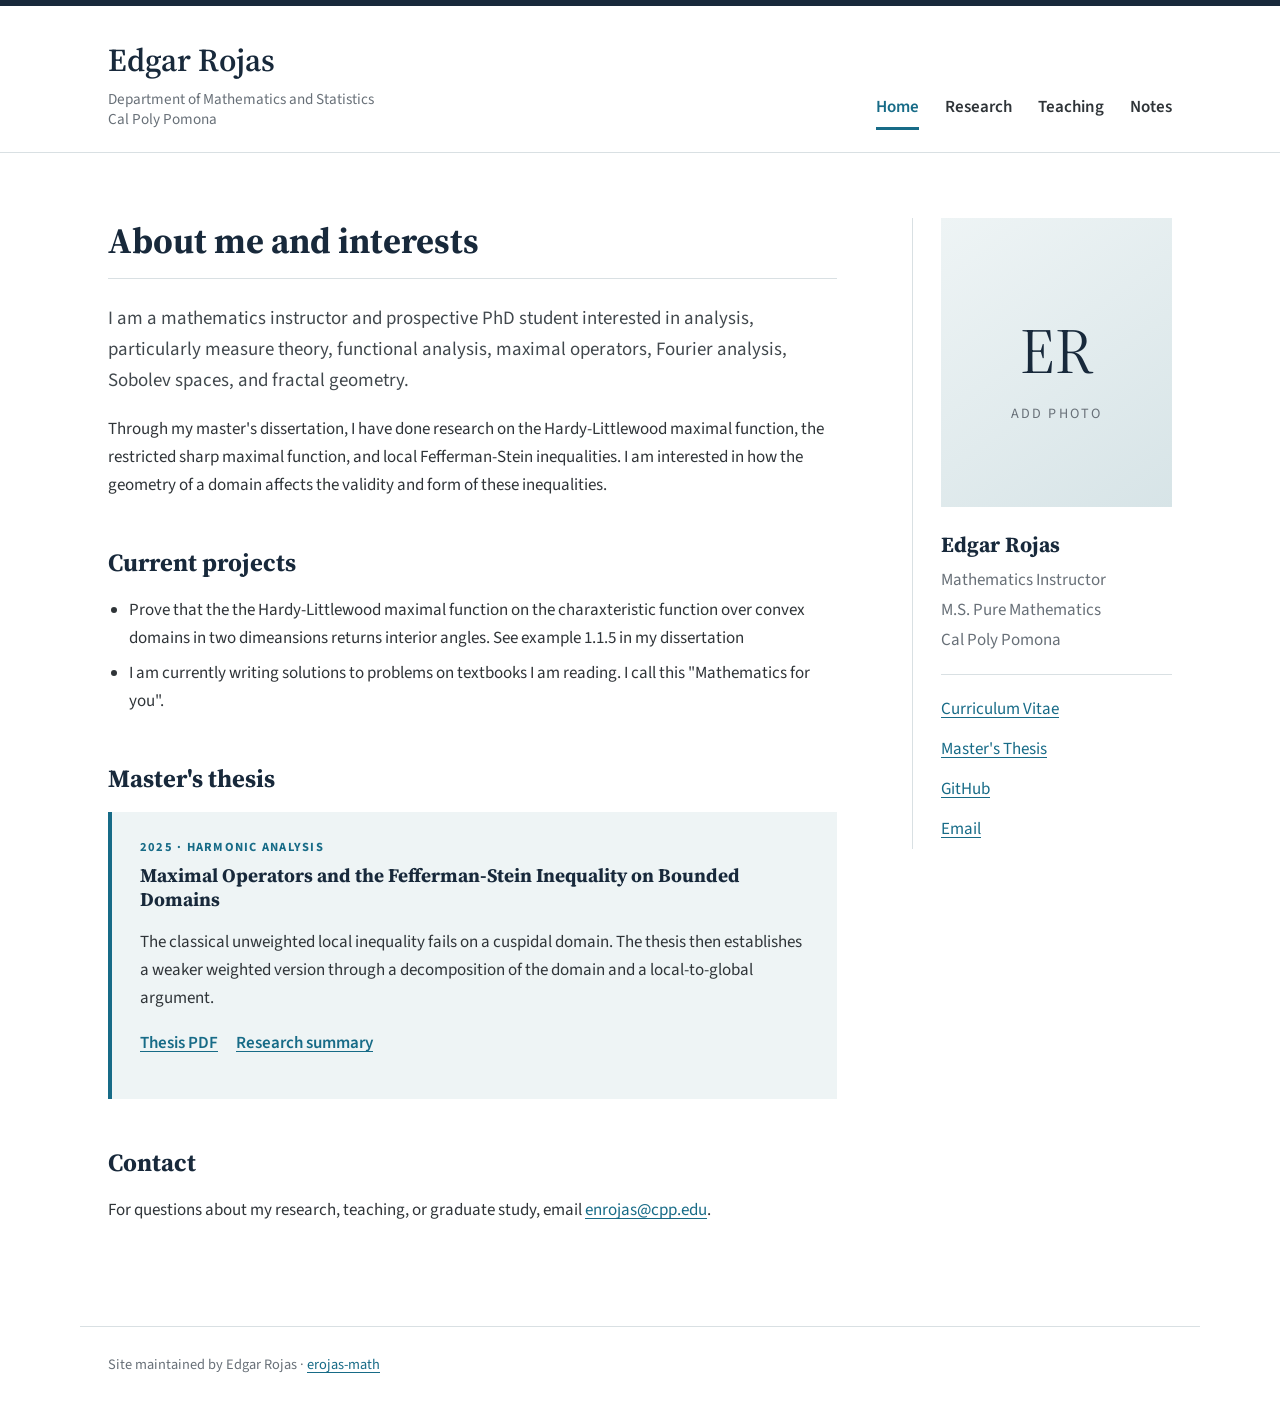
==== index.html @ cf574397 "Update index.html" ====
<!doctype html><html lang="en"><head><meta charset="utf-8"><meta name="viewport" 
content="width=device-width,initial-scale=1"><meta name="description" content="Edgar Rojas - mathematics instructor and researcher in harmonic analysis."><title>Edgar Rojas | Mathematics</title><link rel="preconnect" href="https://fonts.googleapis.com"><link rel="preconnect" href="https://fonts.gstatic.com" crossorigin><link href="https://fonts.googleapis.com/css2?family=Source+Sans+3:wght@400;600;700&family=Source+Serif+4:opsz,wght@8..60,600&display=swap" rel="stylesheet"><link rel="stylesheet" href="styles.css"></head><body>
<header class="masthead"><div class="masthead-inner"><div><a class="name" href="index.html">Edgar Rojas</a><p>Department of Mathematics and Statistics<br>Cal Poly Pomona</p></div><nav><a class="active" href="index.html">Home</a><a href="research.html">Research</a><a href="teaching.html">Teaching</a><a href="notes.html">Notes</a></nav></div></header>
<div class="page-shell"><main><h1>About me and interests</h1><p class="lead">I am a mathematics instructor and prospective PhD student interested in analysis, particularly measure theory, functional analysis, maximal operators, Fourier analysis, Sobolev spaces, and fractal geometry.</p><p>Through my master's dissertation, I have done research on the Hardy-Littlewood maximal function, the restricted sharp maximal function, and local Fefferman-Stein inequalities. I am interested in how the geometry of a domain affects the validity and form of these inequalities.</p><h2>Current projects</h2><ul class="arrow-list"><li>Prove that the the Hardy-Littlewood maximal function on the charaxteristic function over convex domains in two dimeansions returns interior angles. See example 1.1.5 in my dissertation</li><li>I am currently writing solutions to problems on textbooks I am reading. I call this "Mathematics for you".</li></ul><h2>Master's thesis</h2><article class="featured-work"><p class="kicker">2025 · Harmonic analysis</p><h3>Maximal Operators and the Fefferman-Stein Inequality on Bounded Domains</h3><p>The classical unweighted local inequality fails on a cuspidal domain. The thesis then establishes a weaker weighted version through a decomposition of the domain and a local-to-global argument.</p><p class="links"><a href="assets/EdgarRojas_Thesis2025.pdf">Thesis PDF</a><a href="research.html">Research summary</a></p></article><h2>Contact</h2><p>For questions about my research, teaching, or graduate study, email <a href="mailto:enrojas@cpp.edu">enrojas@cpp.edu</a>.</p></main>
  
<aside class="profile-card"><div class="portrait-placeholder" aria-label="Portrait placeholder"><span>ER</span><small>ADD PHOTO</small></div><h2>Edgar Rojas</h2><p>Mathematics Instructor</p><p>M.S. Pure Mathematics</p><p>Cal Poly Pomona</p><div class="profile-links"><a href="assets/Edgar_Rojas_CV.pdf">Curriculum Vitae</a><a href="assets/EdgarRojas_Thesis2025.pdf">Master's Thesis</a><a href="https://github.com/erojas-math">GitHub</a><a href="mailto:enrojas@cpp.edu">Email</a></div></aside></div><footer>Site maintained by Edgar Rojas · <a href="https://github.com/erojas-math">erojas-math</a></footer></body></html>
---- styles.css ----
:root{--navy:#18293b;--blue:#176b87;--pale:#eef4f5;--ink:#2f3438;--muted:#687078;--line:#d9e0e3;--paper:#fff;--sans:"Source Sans 3",Arial,sans-serif;--serif:"Source Serif 4",Georgia,serif}*{box-sizing:border-box}html{scroll-behavior:smooth}body{margin:0;color:var(--ink);font-family:var(--sans);font-size:17px;line-height:1.65;background:var(--paper)}a{color:var(--blue);text-underline-offset:3px}.masthead{border-top:6px solid var(--navy);border-bottom:1px solid var(--line);background:#fff}.masthead-inner{max-width:1120px;margin:auto;padding:28px 28px 22px;display:flex;align-items:flex-end;justify-content:space-between;gap:30px}.name{font-family:var(--serif);font-size:2rem;font-weight:600;color:var(--navy);text-decoration:none}.masthead p{margin:2px 0 0;color:var(--muted);line-height:1.35;font-size:.95rem}.masthead nav{display:flex;gap:26px}.masthead nav a{color:var(--ink);font-weight:600;text-decoration:none;border-bottom:3px solid transparent;padding-bottom:6px}.masthead nav a:hover,.masthead nav a.active{color:var(--blue);border-color:var(--blue)}.page-shell{max-width:1120px;margin:0 auto;padding:65px 28px 85px;display:grid;grid-template-columns:minmax(0,1fr) 260px;gap:75px}main{min-width:0}h1,h2,h3{font-family:var(--serif);color:var(--navy);line-height:1.25}h1{font-size:2.25rem;margin:0 0 24px;padding-bottom:15px;border-bottom:1px solid var(--line)}h2{font-size:1.55rem;margin:48px 0 18px}h3{font-size:1.2rem;margin:5px 0 10px}.lead{font-size:1.18rem;color:#41484d}.profile-card{border-left:1px solid var(--line);padding-left:28px;align-self:start}.portrait-placeholder{aspect-ratio:4/5;background:linear-gradient(145deg,var(--pale),#d7e4e7);display:flex;flex-direction:column;justify-content:center;align-items:center;margin-bottom:24px;color:var(--navy)}.portrait-placeholder span{font-family:var(--serif);font-size:4rem}.portrait-placeholder small{letter-spacing:.15em;color:var(--muted)}.profile-card h2{font-size:1.35rem;margin:0 0 8px}.profile-card p{margin:2px 0;color:var(--muted)}.profile-links{border-top:1px solid var(--line);margin-top:20px;padding-top:14px;display:flex;flex-direction:column}.profile-links a{padding:6px 0}.profile-card.compact{background:var(--pale);border:0;padding:24px}.arrow-list{padding-left:1.3rem}.arrow-list li{margin:7px 0}.featured-work,.publication{border-left:4px solid var(--blue);background:var(--pale);padding:25px 28px}.kicker{color:var(--blue);font-size:.78rem;font-weight:700;letter-spacing:.1em;text-transform:uppercase;margin:0}.links{display:flex;gap:18px;font-weight:600}.course-list article{display:grid;grid-template-columns:130px 1fr;column-gap:25px;border-top:1px solid var(--line);padding:18px 0}.course-list article:last-child{border-bottom:1px solid var(--line)}.course-list span{grid-row:1/3;color:var(--muted)}.course-list h3,.course-list p{margin:0}.note-grid article{border-top:3px solid var(--blue);background:var(--pale);padding:24px;margin-bottom:18px}.notice{font-size:.9rem;color:var(--muted)}footer{border-top:1px solid var(--line);max-width:1120px;margin:auto;padding:26px 28px 45px;color:var(--muted);font-size:.9rem}@media(max-width:760px){.masthead-inner{align-items:flex-start;flex-direction:column}.masthead nav{gap:15px;flex-wrap:wrap}.page-shell{grid-template-columns:1fr;padding-top:40px;gap:45px}.profile-card{border-left:0;border-top:1px solid var(--line);padding:28px 0 0}.portrait-placeholder{max-width:280px}.course-list article{grid-template-columns:1fr}.course-list span{grid-row:auto}}
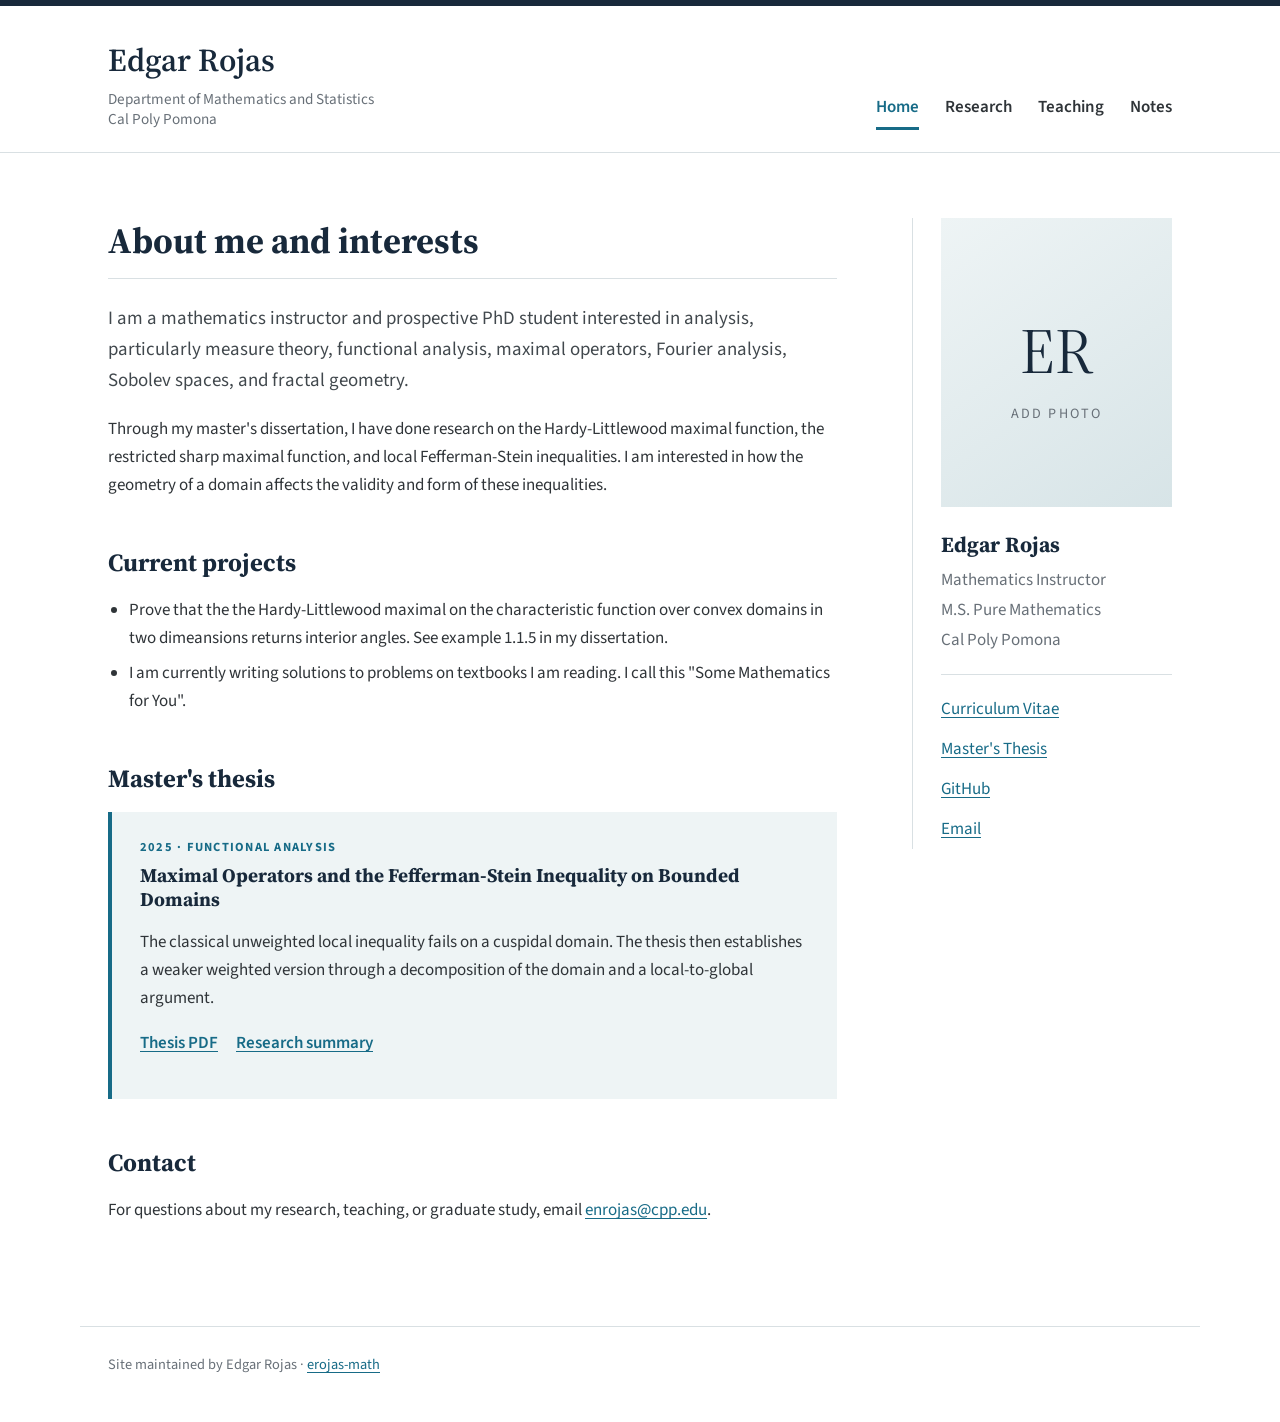
==== commit 8f94e3f5: "Update index.html" ====
--- a/index.html
+++ b/index.html
@@ -1,6 +1,6 @@
 <!doctype html><html lang="en"><head><meta charset="utf-8"><meta name="viewport" 
 content="width=device-width,initial-scale=1"><meta name="description" content="Edgar Rojas - mathematics instructor and researcher in harmonic analysis."><title>Edgar Rojas | Mathematics</title><link rel="preconnect" href="https://fonts.googleapis.com"><link rel="preconnect" href="https://fonts.gstatic.com" crossorigin><link href="https://fonts.googleapis.com/css2?family=Source+Sans+3:wght@400;600;700&family=Source+Serif+4:opsz,wght@8..60,600&display=swap" rel="stylesheet"><link rel="stylesheet" href="styles.css"></head><body>
 <header class="masthead"><div class="masthead-inner"><div><a class="name" href="index.html">Edgar Rojas</a><p>Department of Mathematics and Statistics<br>Cal Poly Pomona</p></div><nav><a class="active" href="index.html">Home</a><a href="research.html">Research</a><a href="teaching.html">Teaching</a><a href="notes.html">Notes</a></nav></div></header>
-<div class="page-shell"><main><h1>About me and interests</h1><p class="lead">I am a mathematics instructor and prospective PhD student interested in analysis, particularly measure theory, functional analysis, maximal operators, Fourier analysis, Sobolev spaces, and fractal geometry.</p><p>Through my master's dissertation, I have done research on the Hardy-Littlewood maximal function, the restricted sharp maximal function, and local Fefferman-Stein inequalities. I am interested in how the geometry of a domain affects the validity and form of these inequalities.</p><h2>Current projects</h2><ul class="arrow-list"><li>Prove that the the Hardy-Littlewood maximal function on the charaxteristic function over convex domains in two dimeansions returns interior angles. See example 1.1.5 in my dissertation</li><li>I am currently writing solutions to problems on textbooks I am reading. I call this "Mathematics for you".</li></ul><h2>Master's thesis</h2><article class="featured-work"><p class="kicker">2025 · Harmonic analysis</p><h3>Maximal Operators and the Fefferman-Stein Inequality on Bounded Domains</h3><p>The classical unweighted local inequality fails on a cuspidal domain. The thesis then establishes a weaker weighted version through a decomposition of the domain and a local-to-global argument.</p><p class="links"><a href="assets/EdgarRojas_Thesis2025.pdf">Thesis PDF</a><a href="research.html">Research summary</a></p></article><h2>Contact</h2><p>For questions about my research, teaching, or graduate study, email <a href="mailto:enrojas@cpp.edu">enrojas@cpp.edu</a>.</p></main>
+<div class="page-shell"><main><h1>About me and interests</h1><p class="lead">I am a mathematics instructor and prospective PhD student interested in analysis, particularly measure theory, functional analysis, maximal operators, Fourier analysis, Sobolev spaces, and fractal geometry.</p><p>Through my master's dissertation, I have done research on the Hardy-Littlewood maximal function, the restricted sharp maximal function, and local Fefferman-Stein inequalities. I am interested in how the geometry of a domain affects the validity and form of these inequalities.</p><h2>Current projects</h2><ul class="arrow-list"><li>Prove that the the Hardy-Littlewood maximal on the characteristic function over convex domains in two dimeansions returns interior angles. See example 1.1.5 in my dissertation.</li><li>I am currently writing solutions to problems on textbooks I am reading. I call this "Some Mathematics for You".</li></ul><h2>Master's thesis</h2><article class="featured-work"><p class="kicker">2025 · Functional analysis</p><h3>Maximal Operators and the Fefferman-Stein Inequality on Bounded Domains</h3><p>The classical unweighted local inequality fails on a cuspidal domain. The thesis then establishes a weaker weighted version through a decomposition of the domain and a local-to-global argument.</p><p class="links"><a href="assets/EdgarRojas_Thesis2025.pdf">Thesis PDF</a><a href="research.html">Research summary</a></p></article><h2>Contact</h2><p>For questions about my research, teaching, or graduate study, email <a href="mailto:enrojas@cpp.edu">enrojas@cpp.edu</a>.</p></main>
   
 <aside class="profile-card"><div class="portrait-placeholder" aria-label="Portrait placeholder"><span>ER</span><small>ADD PHOTO</small></div><h2>Edgar Rojas</h2><p>Mathematics Instructor</p><p>M.S. Pure Mathematics</p><p>Cal Poly Pomona</p><div class="profile-links"><a href="assets/Edgar_Rojas_CV.pdf">Curriculum Vitae</a><a href="assets/EdgarRojas_Thesis2025.pdf">Master's Thesis</a><a href="https://github.com/erojas-math">GitHub</a><a href="mailto:enrojas@cpp.edu">Email</a></div></aside></div><footer>Site maintained by Edgar Rojas · <a href="https://github.com/erojas-math">erojas-math</a></footer></body></html>
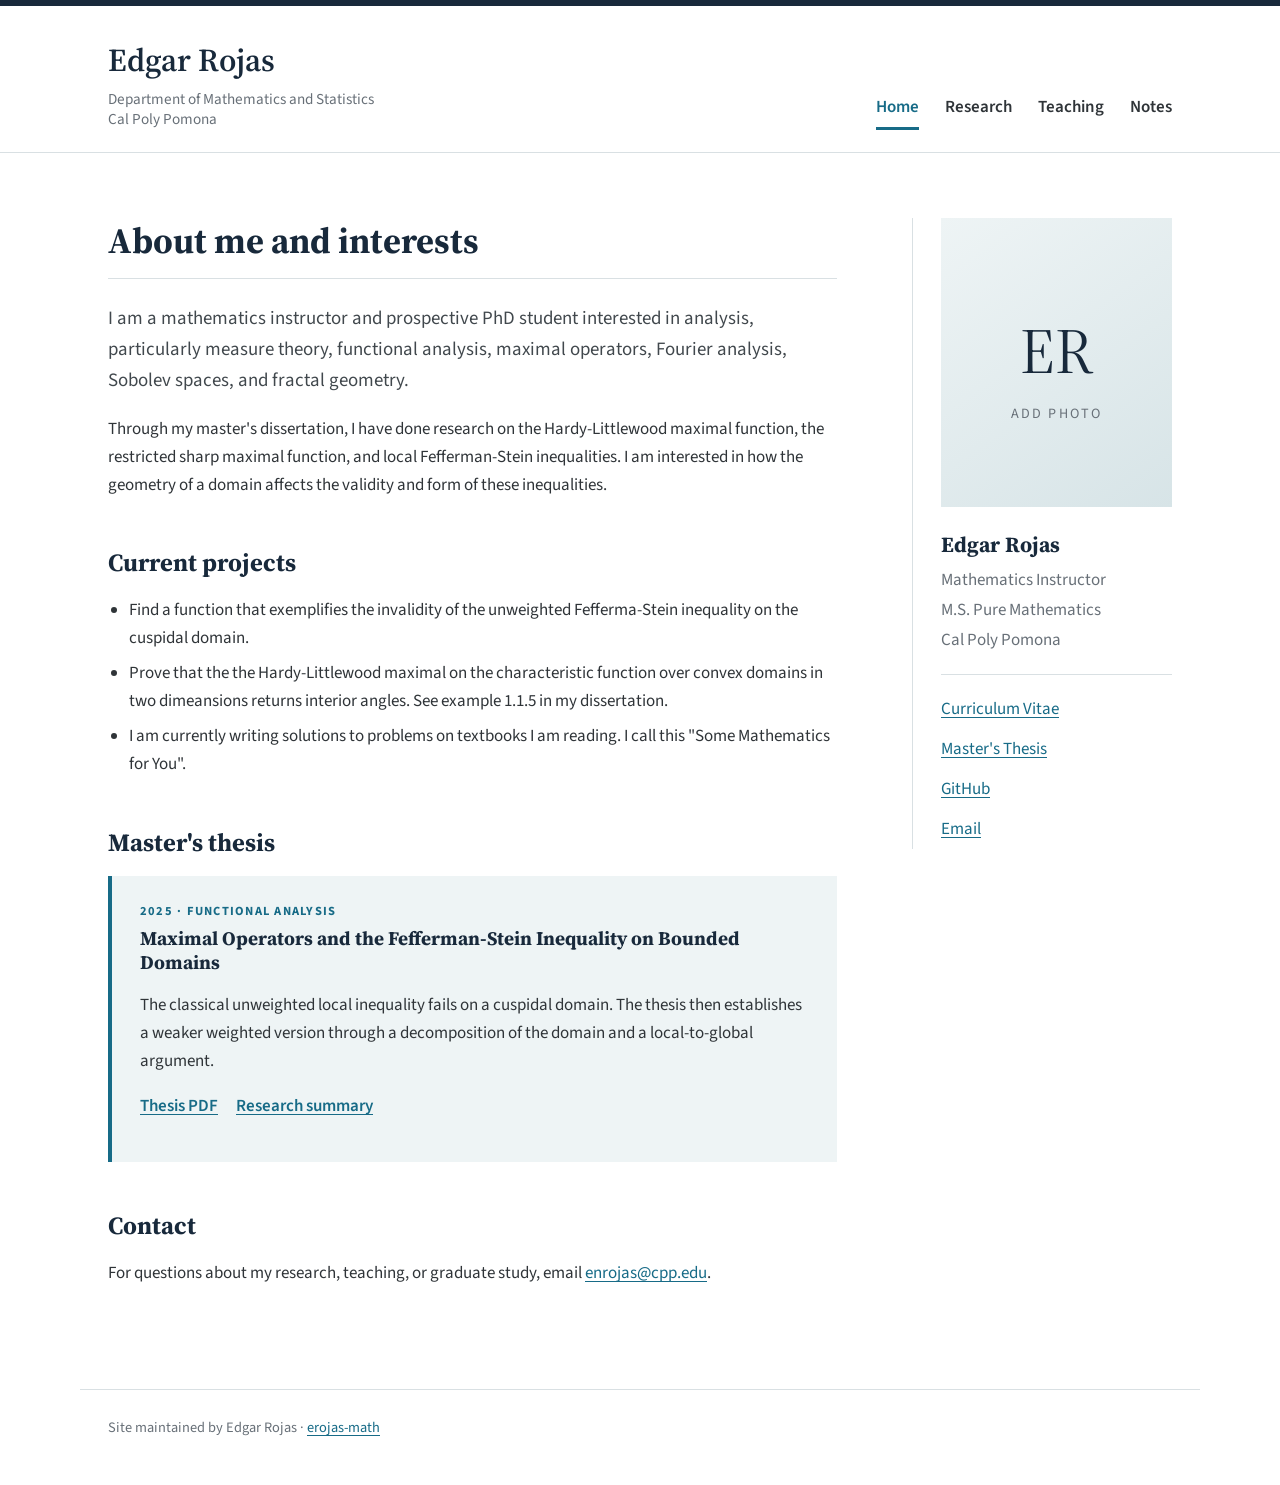
==== commit 4c0dfd99: "Update index.html" ====
--- a/index.html
+++ b/index.html
@@ -1,6 +1,8 @@
 <!doctype html><html lang="en"><head><meta charset="utf-8"><meta name="viewport" 
 content="width=device-width,initial-scale=1"><meta name="description" content="Edgar Rojas - mathematics instructor and researcher in harmonic analysis."><title>Edgar Rojas | Mathematics</title><link rel="preconnect" href="https://fonts.googleapis.com"><link rel="preconnect" href="https://fonts.gstatic.com" crossorigin><link href="https://fonts.googleapis.com/css2?family=Source+Sans+3:wght@400;600;700&family=Source+Serif+4:opsz,wght@8..60,600&display=swap" rel="stylesheet"><link rel="stylesheet" href="styles.css"></head><body>
 <header class="masthead"><div class="masthead-inner"><div><a class="name" href="index.html">Edgar Rojas</a><p>Department of Mathematics and Statistics<br>Cal Poly Pomona</p></div><nav><a class="active" href="index.html">Home</a><a href="research.html">Research</a><a href="teaching.html">Teaching</a><a href="notes.html">Notes</a></nav></div></header>
-<div class="page-shell"><main><h1>About me and interests</h1><p class="lead">I am a mathematics instructor and prospective PhD student interested in analysis, particularly measure theory, functional analysis, maximal operators, Fourier analysis, Sobolev spaces, and fractal geometry.</p><p>Through my master's dissertation, I have done research on the Hardy-Littlewood maximal function, the restricted sharp maximal function, and local Fefferman-Stein inequalities. I am interested in how the geometry of a domain affects the validity and form of these inequalities.</p><h2>Current projects</h2><ul class="arrow-list"><li>Prove that the the Hardy-Littlewood maximal on the characteristic function over convex domains in two dimeansions returns interior angles. See example 1.1.5 in my dissertation.</li><li>I am currently writing solutions to problems on textbooks I am reading. I call this "Some Mathematics for You".</li></ul><h2>Master's thesis</h2><article class="featured-work"><p class="kicker">2025 · Functional analysis</p><h3>Maximal Operators and the Fefferman-Stein Inequality on Bounded Domains</h3><p>The classical unweighted local inequality fails on a cuspidal domain. The thesis then establishes a weaker weighted version through a decomposition of the domain and a local-to-global argument.</p><p class="links"><a href="assets/EdgarRojas_Thesis2025.pdf">Thesis PDF</a><a href="research.html">Research summary</a></p></article><h2>Contact</h2><p>For questions about my research, teaching, or graduate study, email <a href="mailto:enrojas@cpp.edu">enrojas@cpp.edu</a>.</p></main>
+<div class="page-shell"><main><h1>About me and interests</h1><p class="lead">I am a mathematics instructor and prospective PhD student interested in analysis, particularly measure theory, functional analysis, maximal operators, Fourier analysis, Sobolev spaces, and fractal geometry.</p><p>Through my master's dissertation, I have done research on the Hardy-Littlewood maximal function, the restricted sharp maximal function, and local Fefferman-Stein inequalities. I am interested in how the geometry of a domain affects the validity and form of these inequalities.</p><h2>Current projects</h2><ul class="arrow-list">
+  <li>Find a function that exemplifies the invalidity of the unweighted Fefferma-Stein inequality on the cuspidal domain. </li>
+  <li>Prove that the the Hardy-Littlewood maximal on the characteristic function over convex domains in two dimeansions returns interior angles. See example 1.1.5 in my dissertation.</li><li>I am currently writing solutions to problems on textbooks I am reading. I call this "Some Mathematics for You".</li></ul><h2>Master's thesis</h2><article class="featured-work"><p class="kicker">2025 · Functional analysis</p><h3>Maximal Operators and the Fefferman-Stein Inequality on Bounded Domains</h3><p>The classical unweighted local inequality fails on a cuspidal domain. The thesis then establishes a weaker weighted version through a decomposition of the domain and a local-to-global argument.</p><p class="links"><a href="assets/EdgarRojas_Thesis2025.pdf">Thesis PDF</a><a href="research.html">Research summary</a></p></article><h2>Contact</h2><p>For questions about my research, teaching, or graduate study, email <a href="mailto:enrojas@cpp.edu">enrojas@cpp.edu</a>.</p></main>
   
 <aside class="profile-card"><div class="portrait-placeholder" aria-label="Portrait placeholder"><span>ER</span><small>ADD PHOTO</small></div><h2>Edgar Rojas</h2><p>Mathematics Instructor</p><p>M.S. Pure Mathematics</p><p>Cal Poly Pomona</p><div class="profile-links"><a href="assets/Edgar_Rojas_CV.pdf">Curriculum Vitae</a><a href="assets/EdgarRojas_Thesis2025.pdf">Master's Thesis</a><a href="https://github.com/erojas-math">GitHub</a><a href="mailto:enrojas@cpp.edu">Email</a></div></aside></div><footer>Site maintained by Edgar Rojas · <a href="https://github.com/erojas-math">erojas-math</a></footer></body></html>
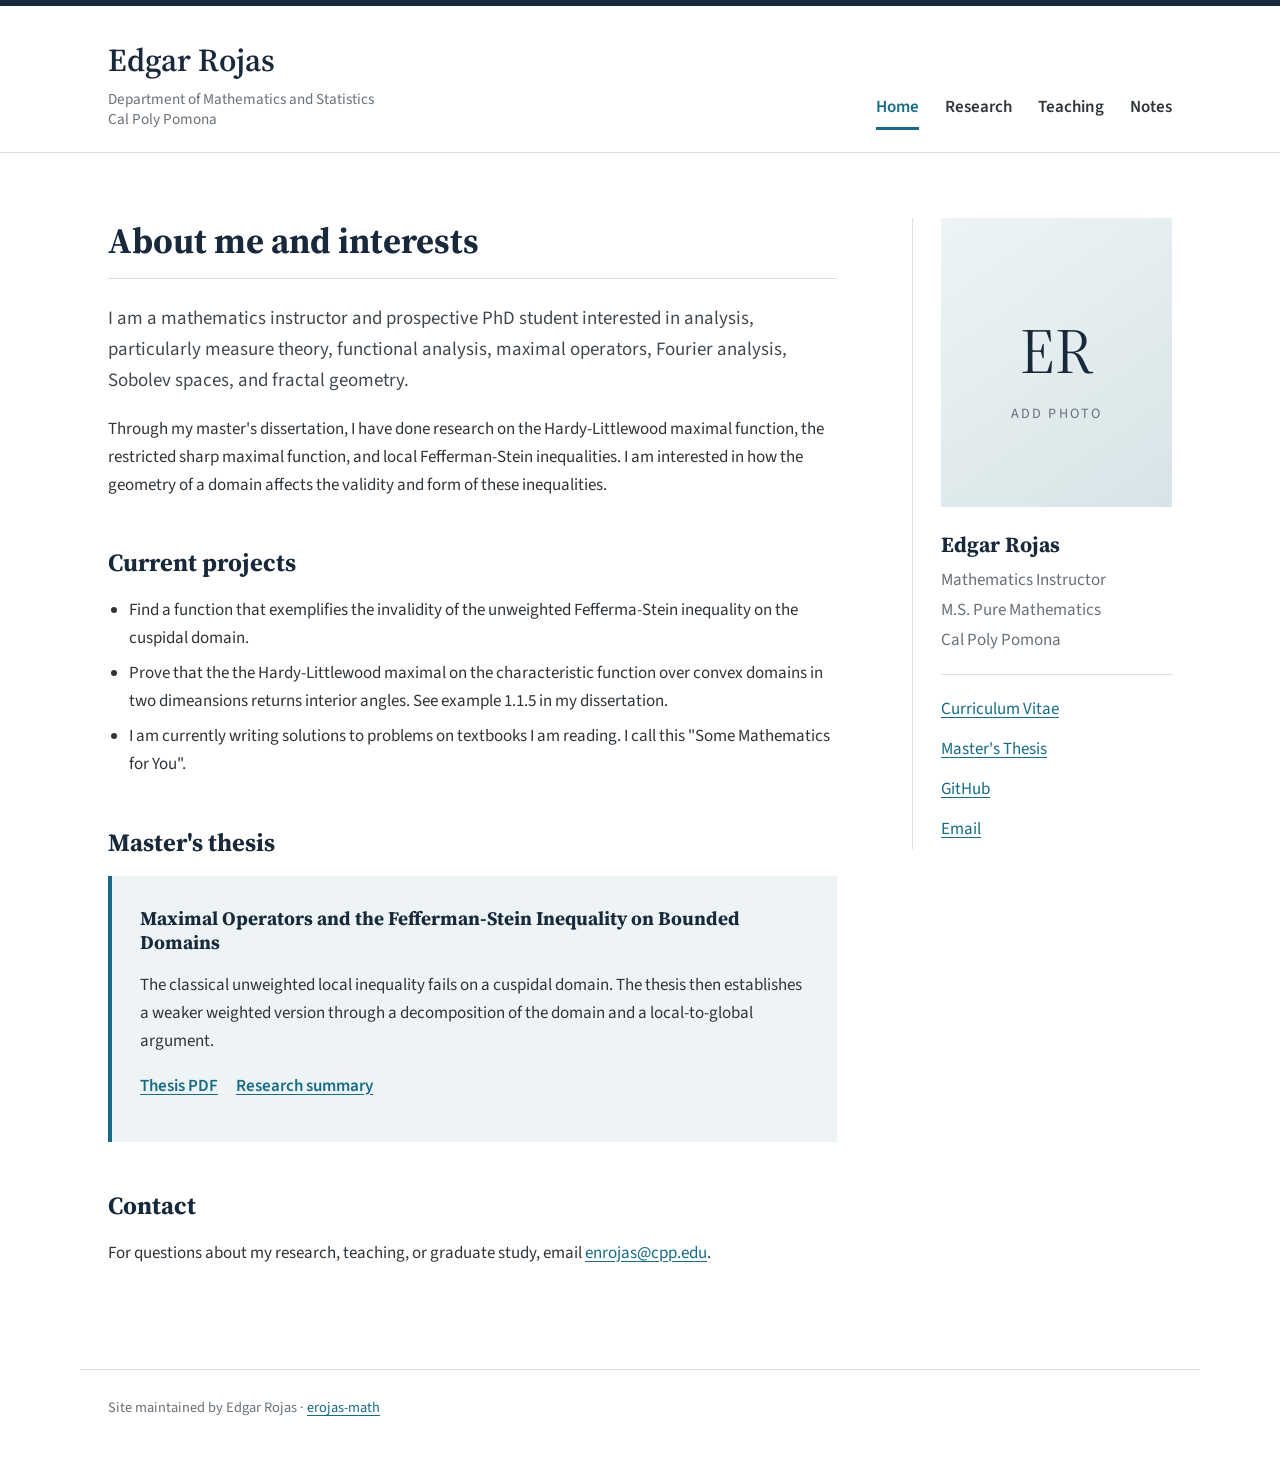
==== commit e17094e5: "Update index.html" ====
--- a/index.html
+++ b/index.html
@@ -3,6 +3,8 @@
 <header class="masthead"><div class="masthead-inner"><div><a class="name" href="index.html">Edgar Rojas</a><p>Department of Mathematics and Statistics<br>Cal Poly Pomona</p></div><nav><a class="active" href="index.html">Home</a><a href="research.html">Research</a><a href="teaching.html">Teaching</a><a href="notes.html">Notes</a></nav></div></header>
 <div class="page-shell"><main><h1>About me and interests</h1><p class="lead">I am a mathematics instructor and prospective PhD student interested in analysis, particularly measure theory, functional analysis, maximal operators, Fourier analysis, Sobolev spaces, and fractal geometry.</p><p>Through my master's dissertation, I have done research on the Hardy-Littlewood maximal function, the restricted sharp maximal function, and local Fefferman-Stein inequalities. I am interested in how the geometry of a domain affects the validity and form of these inequalities.</p><h2>Current projects</h2><ul class="arrow-list">
   <li>Find a function that exemplifies the invalidity of the unweighted Fefferma-Stein inequality on the cuspidal domain. </li>
-  <li>Prove that the the Hardy-Littlewood maximal on the characteristic function over convex domains in two dimeansions returns interior angles. See example 1.1.5 in my dissertation.</li><li>I am currently writing solutions to problems on textbooks I am reading. I call this "Some Mathematics for You".</li></ul><h2>Master's thesis</h2><article class="featured-work"><p class="kicker">2025 · Functional analysis</p><h3>Maximal Operators and the Fefferman-Stein Inequality on Bounded Domains</h3><p>The classical unweighted local inequality fails on a cuspidal domain. The thesis then establishes a weaker weighted version through a decomposition of the domain and a local-to-global argument.</p><p class="links"><a href="assets/EdgarRojas_Thesis2025.pdf">Thesis PDF</a><a href="research.html">Research summary</a></p></article><h2>Contact</h2><p>For questions about my research, teaching, or graduate study, email <a href="mailto:enrojas@cpp.edu">enrojas@cpp.edu</a>.</p></main>
+  <li>Prove that the the Hardy-Littlewood maximal on the characteristic function over convex domains in two dimeansions returns interior angles. See example 1.1.5 in my dissertation.</li>
+  <li>I am currently writing solutions to problems on textbooks I am reading. I call this "Some Mathematics for You".</li>
+</ul><h2>Master's thesis</h2><article class="featured-work"><p class="kicker"></p><h3>Maximal Operators and the Fefferman-Stein Inequality on Bounded Domains</h3><p>The classical unweighted local inequality fails on a cuspidal domain. The thesis then establishes a weaker weighted version through a decomposition of the domain and a local-to-global argument.</p><p class="links"><a href="assets/EdgarRojas_Thesis2025.pdf">Thesis PDF</a><a href="research.html">Research summary</a></p></article><h2>Contact</h2><p>For questions about my research, teaching, or graduate study, email <a href="mailto:enrojas@cpp.edu">enrojas@cpp.edu</a>.</p></main>
   
 <aside class="profile-card"><div class="portrait-placeholder" aria-label="Portrait placeholder"><span>ER</span><small>ADD PHOTO</small></div><h2>Edgar Rojas</h2><p>Mathematics Instructor</p><p>M.S. Pure Mathematics</p><p>Cal Poly Pomona</p><div class="profile-links"><a href="assets/Edgar_Rojas_CV.pdf">Curriculum Vitae</a><a href="assets/EdgarRojas_Thesis2025.pdf">Master's Thesis</a><a href="https://github.com/erojas-math">GitHub</a><a href="mailto:enrojas@cpp.edu">Email</a></div></aside></div><footer>Site maintained by Edgar Rojas · <a href="https://github.com/erojas-math">erojas-math</a></footer></body></html>
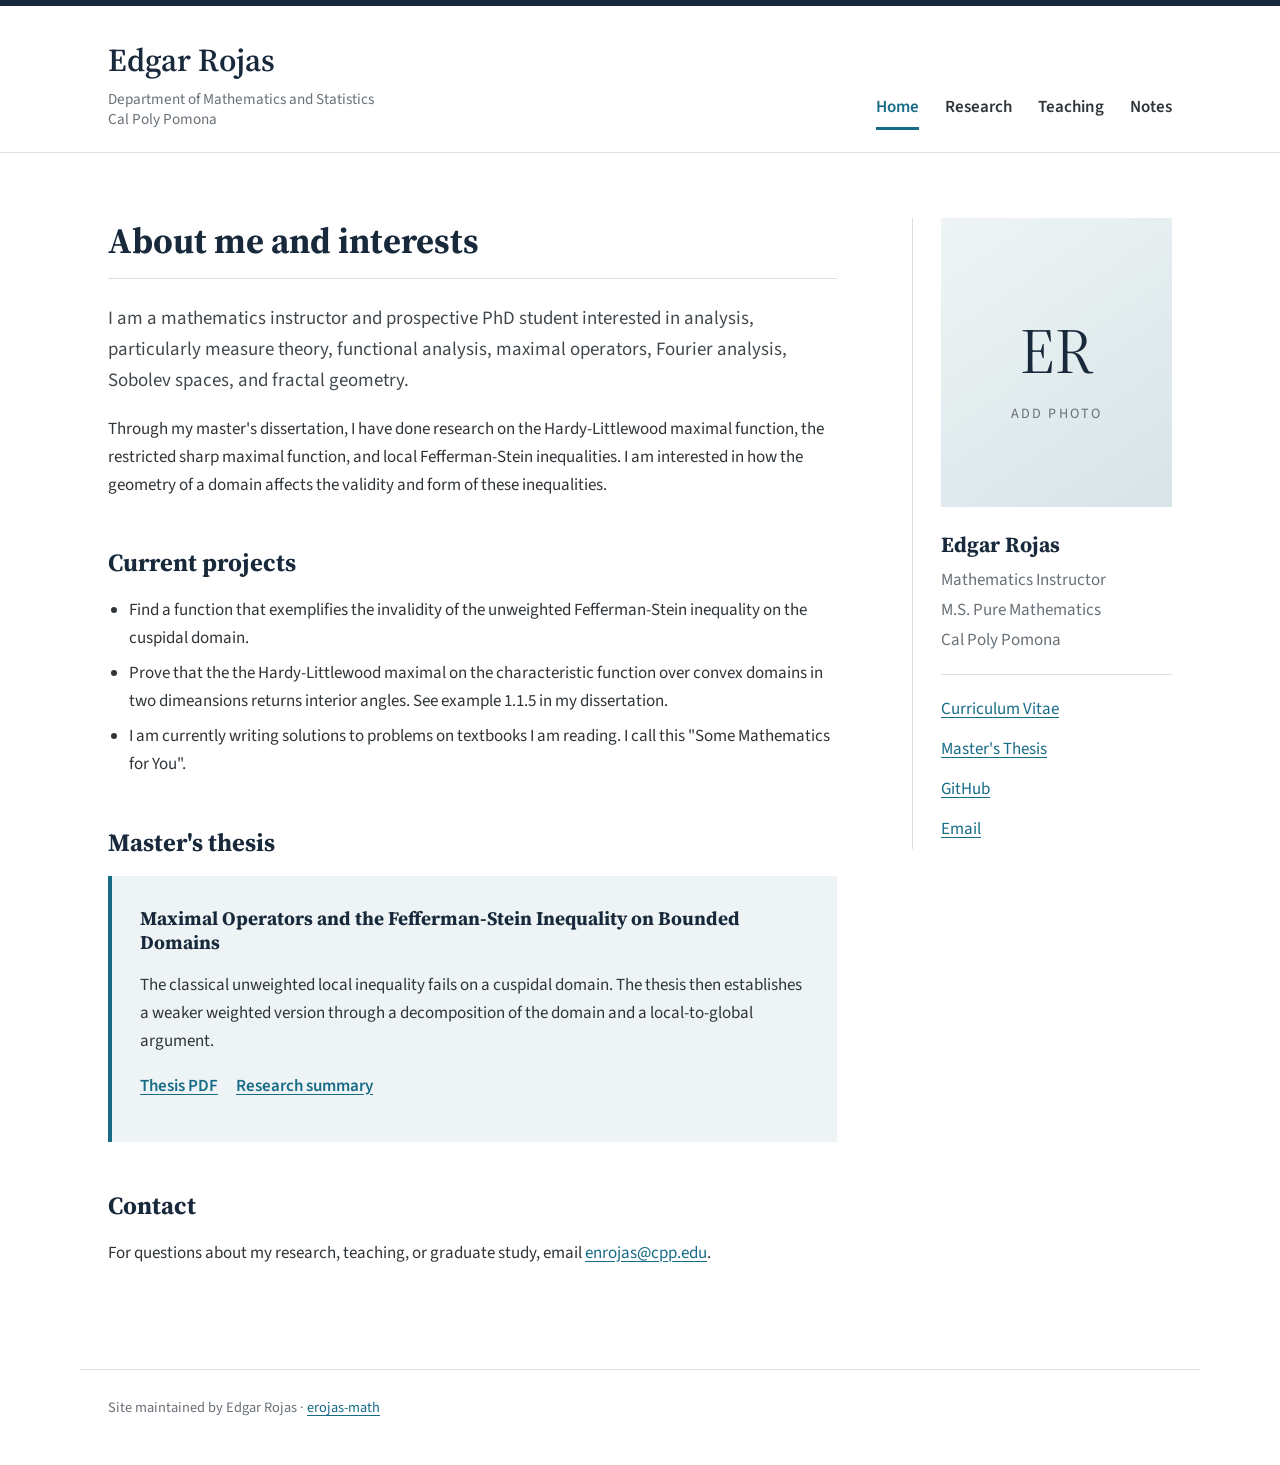
==== commit 924485f7: "Update index.html" ====
--- a/index.html
+++ b/index.html
@@ -2,7 +2,7 @@
 content="width=device-width,initial-scale=1"><meta name="description" content="Edgar Rojas - mathematics instructor and researcher in harmonic analysis."><title>Edgar Rojas | Mathematics</title><link rel="preconnect" href="https://fonts.googleapis.com"><link rel="preconnect" href="https://fonts.gstatic.com" crossorigin><link href="https://fonts.googleapis.com/css2?family=Source+Sans+3:wght@400;600;700&family=Source+Serif+4:opsz,wght@8..60,600&display=swap" rel="stylesheet"><link rel="stylesheet" href="styles.css"></head><body>
 <header class="masthead"><div class="masthead-inner"><div><a class="name" href="index.html">Edgar Rojas</a><p>Department of Mathematics and Statistics<br>Cal Poly Pomona</p></div><nav><a class="active" href="index.html">Home</a><a href="research.html">Research</a><a href="teaching.html">Teaching</a><a href="notes.html">Notes</a></nav></div></header>
 <div class="page-shell"><main><h1>About me and interests</h1><p class="lead">I am a mathematics instructor and prospective PhD student interested in analysis, particularly measure theory, functional analysis, maximal operators, Fourier analysis, Sobolev spaces, and fractal geometry.</p><p>Through my master's dissertation, I have done research on the Hardy-Littlewood maximal function, the restricted sharp maximal function, and local Fefferman-Stein inequalities. I am interested in how the geometry of a domain affects the validity and form of these inequalities.</p><h2>Current projects</h2><ul class="arrow-list">
-  <li>Find a function that exemplifies the invalidity of the unweighted Fefferma-Stein inequality on the cuspidal domain. </li>
+  <li>Find a function that exemplifies the invalidity of the unweighted Fefferman-Stein inequality on the cuspidal domain. </li>
   <li>Prove that the the Hardy-Littlewood maximal on the characteristic function over convex domains in two dimeansions returns interior angles. See example 1.1.5 in my dissertation.</li>
   <li>I am currently writing solutions to problems on textbooks I am reading. I call this "Some Mathematics for You".</li>
 </ul><h2>Master's thesis</h2><article class="featured-work"><p class="kicker"></p><h3>Maximal Operators and the Fefferman-Stein Inequality on Bounded Domains</h3><p>The classical unweighted local inequality fails on a cuspidal domain. The thesis then establishes a weaker weighted version through a decomposition of the domain and a local-to-global argument.</p><p class="links"><a href="assets/EdgarRojas_Thesis2025.pdf">Thesis PDF</a><a href="research.html">Research summary</a></p></article><h2>Contact</h2><p>For questions about my research, teaching, or graduate study, email <a href="mailto:enrojas@cpp.edu">enrojas@cpp.edu</a>.</p></main>
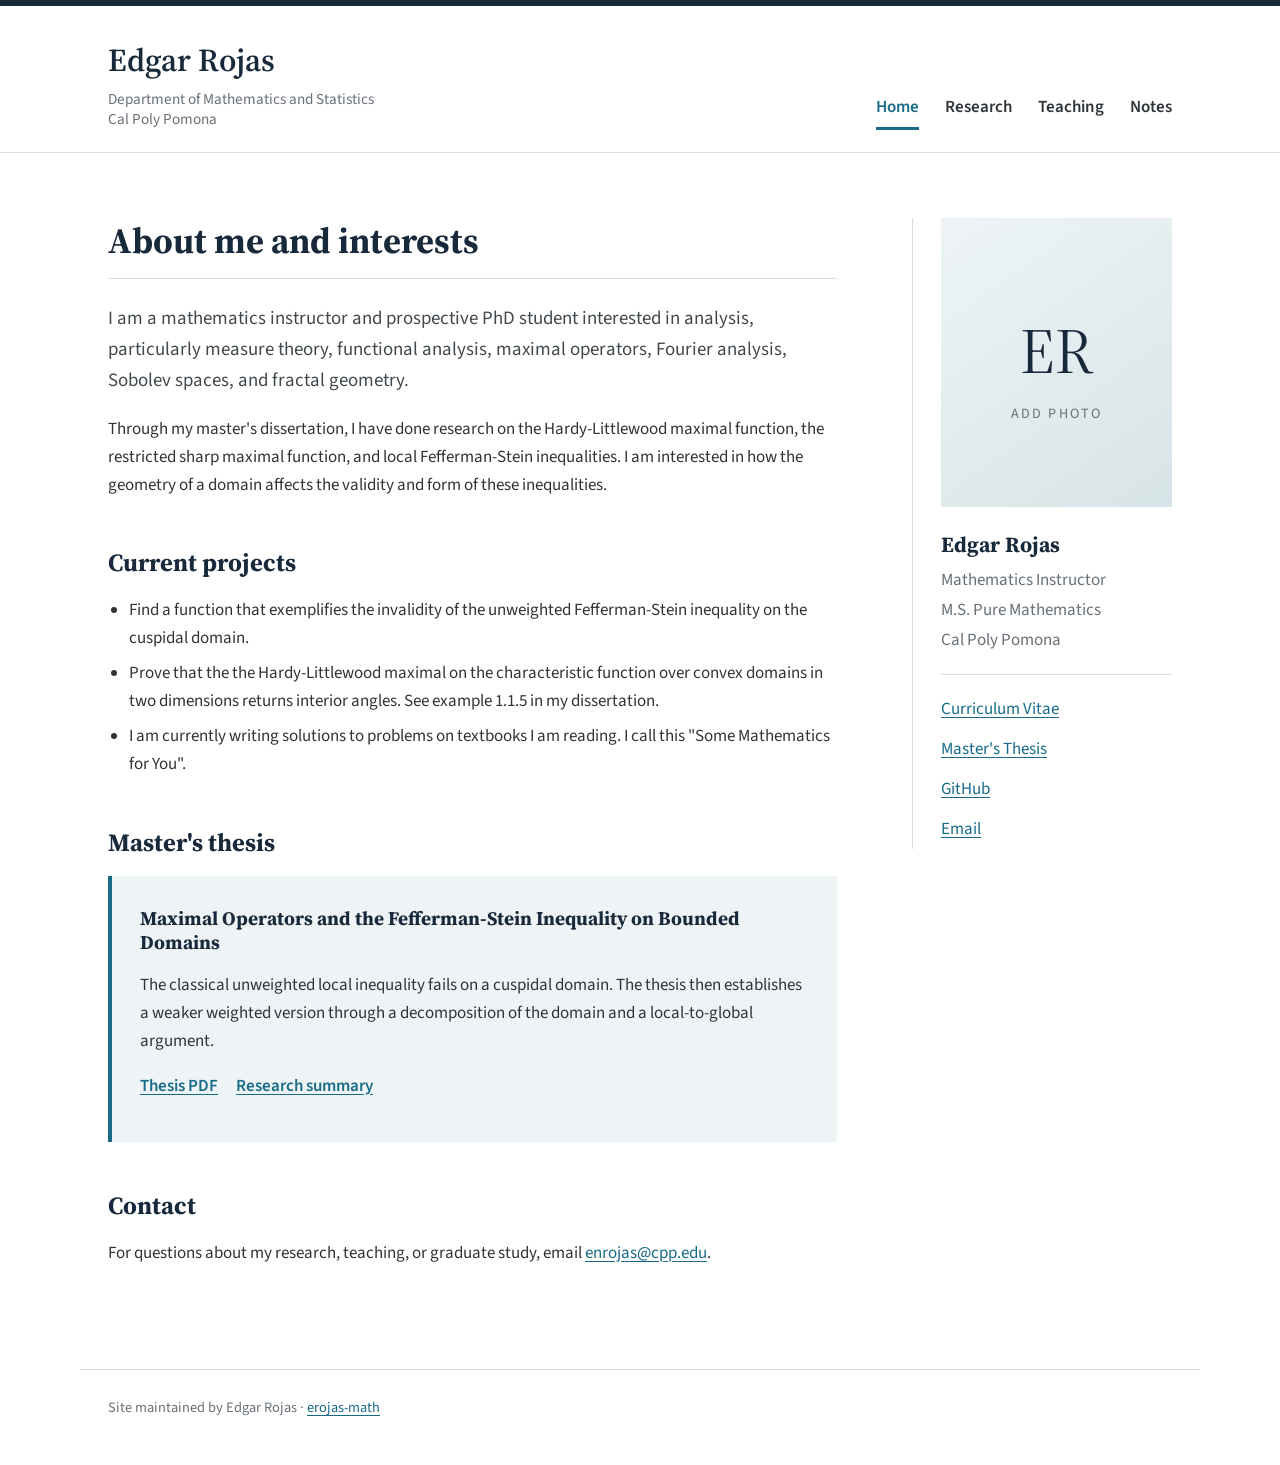
==== commit 4b513d9d: "Update index.html" ====
--- a/index.html
+++ b/index.html
@@ -1,9 +1,12 @@
 <!doctype html><html lang="en"><head><meta charset="utf-8"><meta name="viewport" 
 content="width=device-width,initial-scale=1"><meta name="description" content="Edgar Rojas - mathematics instructor and researcher in harmonic analysis."><title>Edgar Rojas | Mathematics</title><link rel="preconnect" href="https://fonts.googleapis.com"><link rel="preconnect" href="https://fonts.gstatic.com" crossorigin><link href="https://fonts.googleapis.com/css2?family=Source+Sans+3:wght@400;600;700&family=Source+Serif+4:opsz,wght@8..60,600&display=swap" rel="stylesheet"><link rel="stylesheet" href="styles.css"></head><body>
 <header class="masthead"><div class="masthead-inner"><div><a class="name" href="index.html">Edgar Rojas</a><p>Department of Mathematics and Statistics<br>Cal Poly Pomona</p></div><nav><a class="active" href="index.html">Home</a><a href="research.html">Research</a><a href="teaching.html">Teaching</a><a href="notes.html">Notes</a></nav></div></header>
-<div class="page-shell"><main><h1>About me and interests</h1><p class="lead">I am a mathematics instructor and prospective PhD student interested in analysis, particularly measure theory, functional analysis, maximal operators, Fourier analysis, Sobolev spaces, and fractal geometry.</p><p>Through my master's dissertation, I have done research on the Hardy-Littlewood maximal function, the restricted sharp maximal function, and local Fefferman-Stein inequalities. I am interested in how the geometry of a domain affects the validity and form of these inequalities.</p><h2>Current projects</h2><ul class="arrow-list">
+<div class="page-shell"><main>
+  <h1>About me and interests</h1><p class="lead">I am a mathematics instructor and prospective PhD student interested in analysis, particularly measure theory, functional analysis, maximal operators, Fourier analysis, Sobolev spaces, and fractal geometry.</p>
+  <p>Through my master's dissertation, I have done research on the Hardy-Littlewood maximal function, the restricted sharp maximal function, and local Fefferman-Stein inequalities. I am interested in how the geometry of a domain 
+    affects the validity and form of these inequalities.</p><h2>Current projects</h2><ul class="arrow-list">
   <li>Find a function that exemplifies the invalidity of the unweighted Fefferman-Stein inequality on the cuspidal domain. </li>
-  <li>Prove that the the Hardy-Littlewood maximal on the characteristic function over convex domains in two dimeansions returns interior angles. See example 1.1.5 in my dissertation.</li>
+  <li>Prove that the the Hardy-Littlewood maximal on the characteristic function over convex domains in two dimensions returns interior angles. See example 1.1.5 in my dissertation.</li>
   <li>I am currently writing solutions to problems on textbooks I am reading. I call this "Some Mathematics for You".</li>
 </ul><h2>Master's thesis</h2><article class="featured-work"><p class="kicker"></p><h3>Maximal Operators and the Fefferman-Stein Inequality on Bounded Domains</h3><p>The classical unweighted local inequality fails on a cuspidal domain. The thesis then establishes a weaker weighted version through a decomposition of the domain and a local-to-global argument.</p><p class="links"><a href="assets/EdgarRojas_Thesis2025.pdf">Thesis PDF</a><a href="research.html">Research summary</a></p></article><h2>Contact</h2><p>For questions about my research, teaching, or graduate study, email <a href="mailto:enrojas@cpp.edu">enrojas@cpp.edu</a>.</p></main>
   
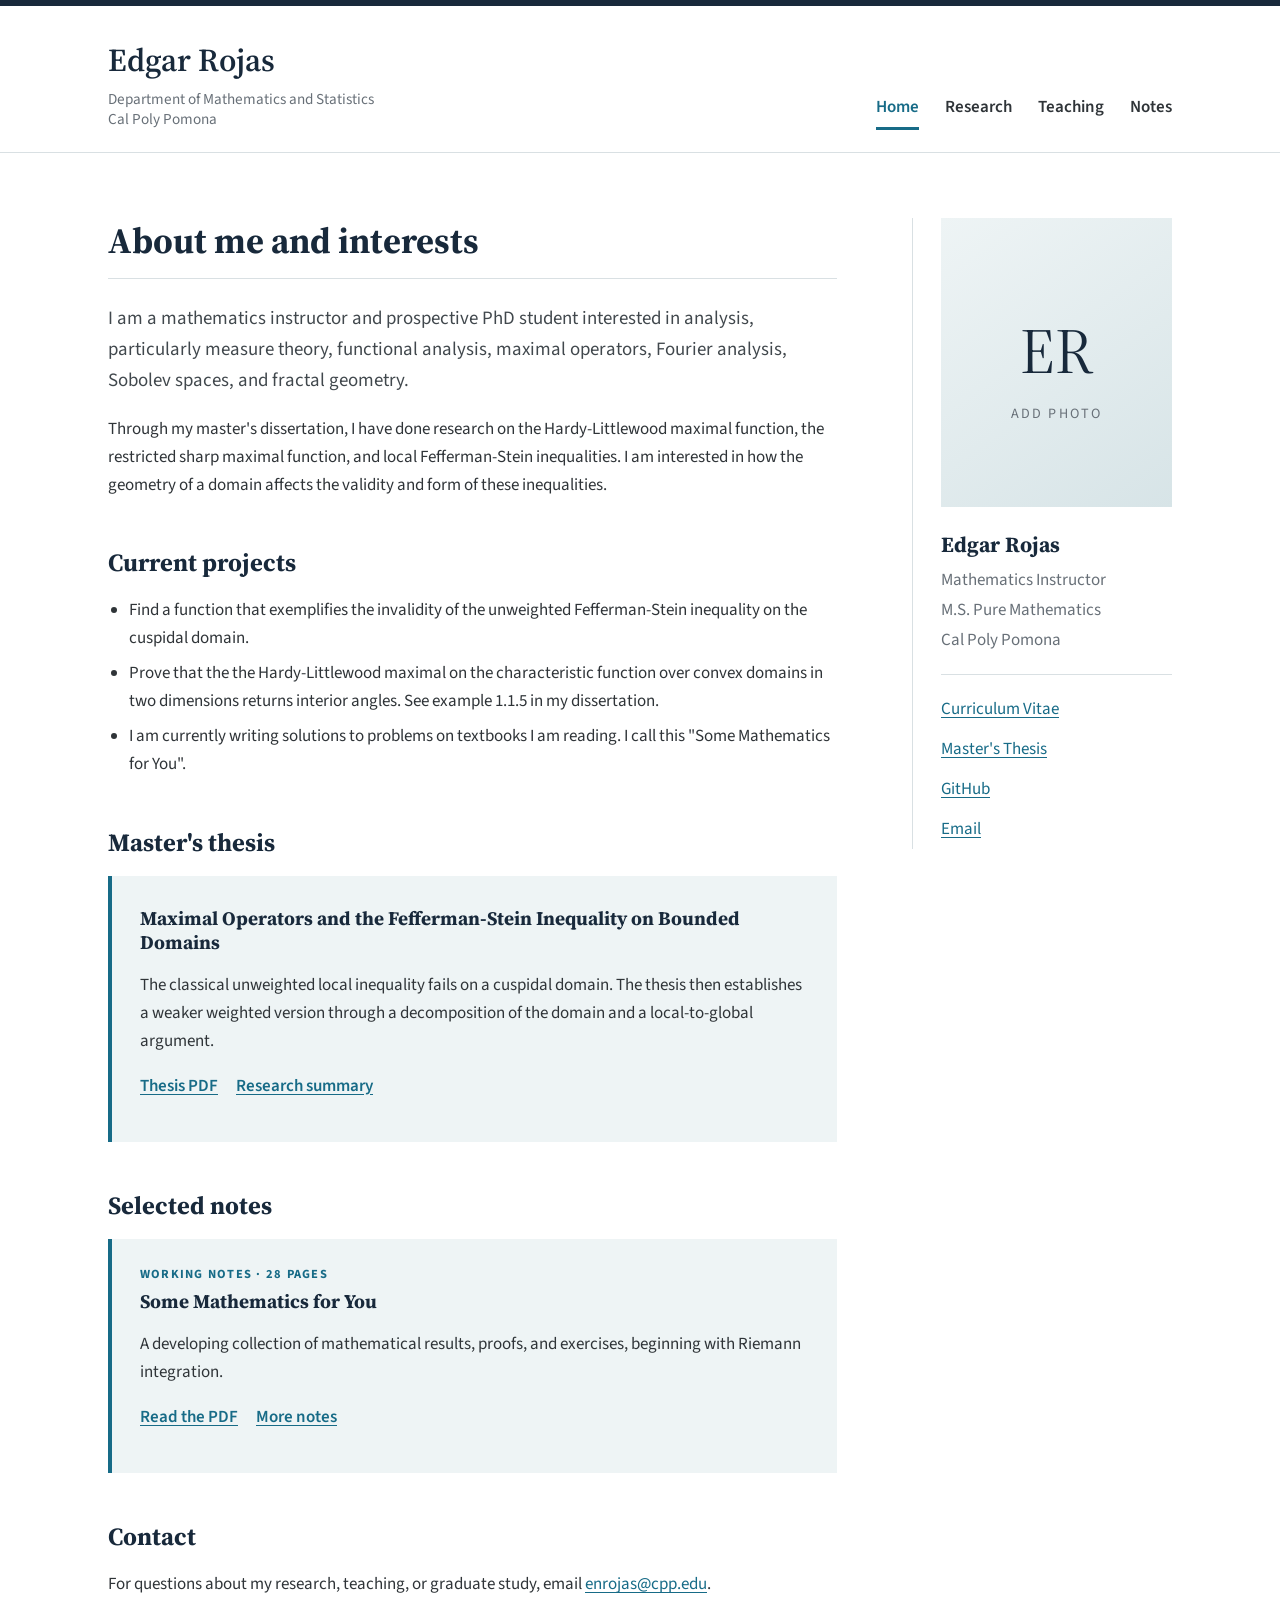
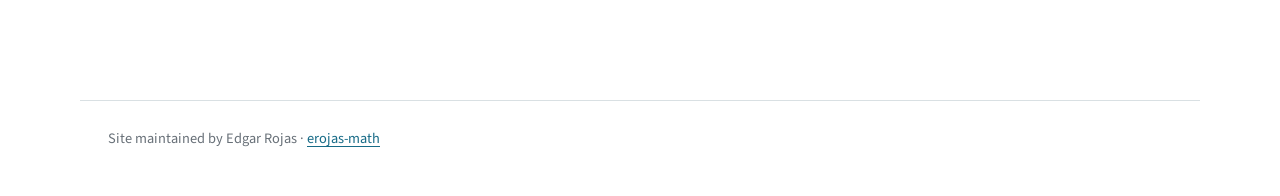
==== commit 9e819440: "Update index.html" ====
--- a/index.html
+++ b/index.html
@@ -8,6 +8,24 @@
   <li>Find a function that exemplifies the invalidity of the unweighted Fefferman-Stein inequality on the cuspidal domain. </li>
   <li>Prove that the the Hardy-Littlewood maximal on the characteristic function over convex domains in two dimensions returns interior angles. See example 1.1.5 in my dissertation.</li>
   <li>I am currently writing solutions to problems on textbooks I am reading. I call this "Some Mathematics for You".</li>
-</ul><h2>Master's thesis</h2><article class="featured-work"><p class="kicker"></p><h3>Maximal Operators and the Fefferman-Stein Inequality on Bounded Domains</h3><p>The classical unweighted local inequality fails on a cuspidal domain. The thesis then establishes a weaker weighted version through a decomposition of the domain and a local-to-global argument.</p><p class="links"><a href="assets/EdgarRojas_Thesis2025.pdf">Thesis PDF</a><a href="research.html">Research summary</a></p></article><h2>Contact</h2><p>For questions about my research, teaching, or graduate study, email <a href="mailto:enrojas@cpp.edu">enrojas@cpp.edu</a>.</p></main>
+</ul><h2>Master's thesis</h2><article class="featured-work"><p class="kicker"></p><h3>Maximal Operators and the Fefferman-Stein Inequality on Bounded Domains</h3><p>The classical unweighted local inequality fails on a cuspidal domain. The thesis then establishes a weaker weighted version through a decomposition of the domain and a local-to-global argument.</p><p class="links"><a href="assets/EdgarRojas_Thesis2025.pdf">Thesis PDF</a><a href="research.html">Research summary</a></p></article>
+  <h2>Selected notes</h2>
+
+<article class="featured-work">
+  <p class="kicker">Working notes · 28 pages</p>
+
+  <h3>Some Mathematics for You</h3>
+
+  <p>
+    A developing collection of mathematical results, proofs, and exercises,
+    beginning with Riemann integration.
+  </p>
+
+  <p class="links">
+    <a href="assets/Theorems.pdf">Read the PDF</a>
+    <a href="notes.html">More notes</a>
+  </p>
+</article>
+  <h2>Contact</h2><p>For questions about my research, teaching, or graduate study, email <a href="mailto:enrojas@cpp.edu">enrojas@cpp.edu</a>.</p></main>
   
 <aside class="profile-card"><div class="portrait-placeholder" aria-label="Portrait placeholder"><span>ER</span><small>ADD PHOTO</small></div><h2>Edgar Rojas</h2><p>Mathematics Instructor</p><p>M.S. Pure Mathematics</p><p>Cal Poly Pomona</p><div class="profile-links"><a href="assets/Edgar_Rojas_CV.pdf">Curriculum Vitae</a><a href="assets/EdgarRojas_Thesis2025.pdf">Master's Thesis</a><a href="https://github.com/erojas-math">GitHub</a><a href="mailto:enrojas@cpp.edu">Email</a></div></aside></div><footer>Site maintained by Edgar Rojas · <a href="https://github.com/erojas-math">erojas-math</a></footer></body></html>
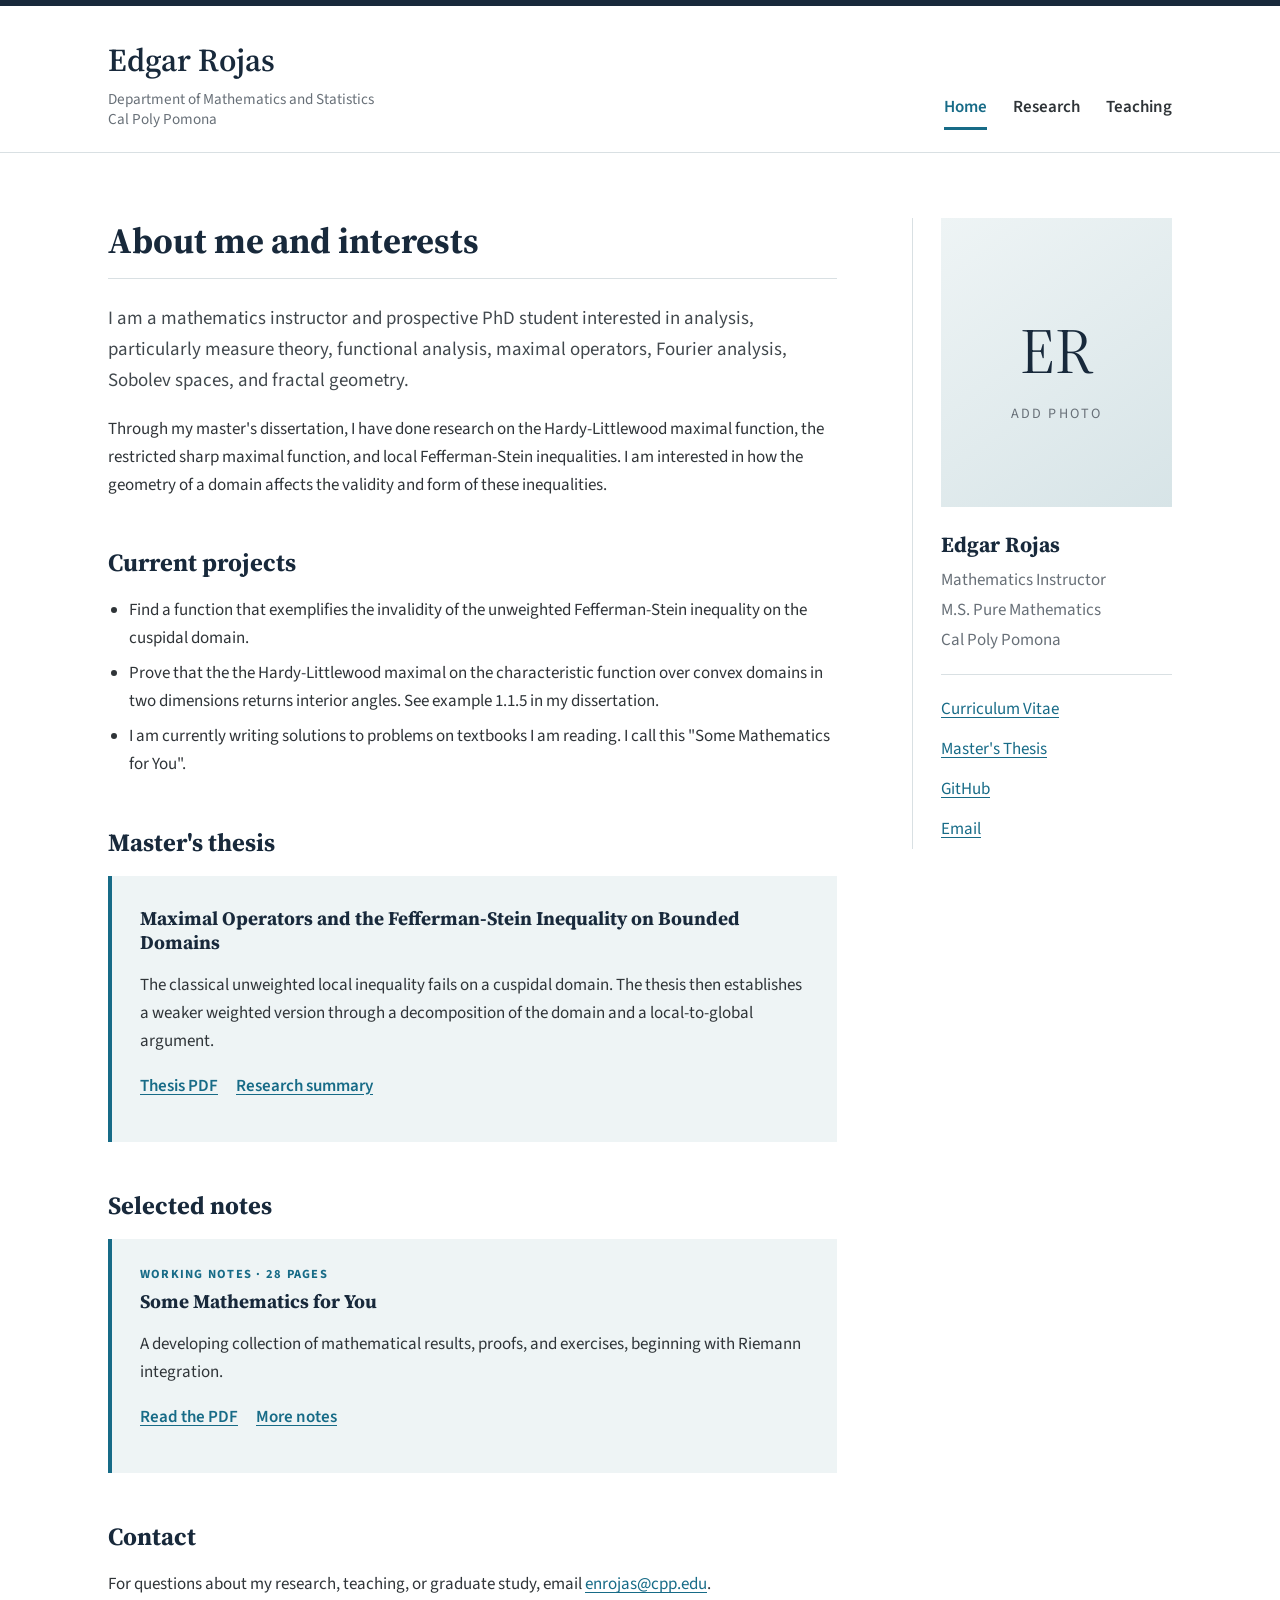
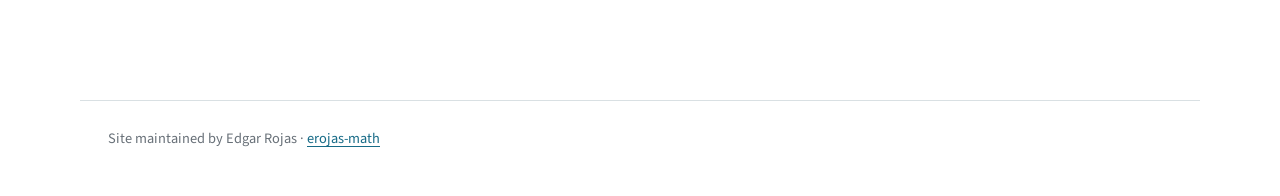
==== commit e68fab27: "Update index.html" ====
--- a/index.html
+++ b/index.html
@@ -1,6 +1,6 @@
 <!doctype html><html lang="en"><head><meta charset="utf-8"><meta name="viewport" 
-content="width=device-width,initial-scale=1"><meta name="description" content="Edgar Rojas - mathematics instructor and researcher in harmonic analysis."><title>Edgar Rojas | Mathematics</title><link rel="preconnect" href="https://fonts.googleapis.com"><link rel="preconnect" href="https://fonts.gstatic.com" crossorigin><link href="https://fonts.googleapis.com/css2?family=Source+Sans+3:wght@400;600;700&family=Source+Serif+4:opsz,wght@8..60,600&display=swap" rel="stylesheet"><link rel="stylesheet" href="styles.css"></head><body>
-<header class="masthead"><div class="masthead-inner"><div><a class="name" href="index.html">Edgar Rojas</a><p>Department of Mathematics and Statistics<br>Cal Poly Pomona</p></div><nav><a class="active" href="index.html">Home</a><a href="research.html">Research</a><a href="teaching.html">Teaching</a><a href="notes.html">Notes</a></nav></div></header>
+content="width=device-width,initial-scale=1"><meta name="description" content="Edgar Rojas - mathematics instructor and researcher in analysis."><title>Edgar Rojas | Mathematics</title><link rel="preconnect" href="https://fonts.googleapis.com"><link rel="preconnect" href="https://fonts.gstatic.com" crossorigin><link href="https://fonts.googleapis.com/css2?family=Source+Sans+3:wght@400;600;700&family=Source+Serif+4:opsz,wght@8..60,600&display=swap" rel="stylesheet"><link rel="stylesheet" href="styles.css"></head><body>
+<header class="masthead"><div class="masthead-inner"><div><a class="name" href="index.html">Edgar Rojas</a><p>Department of Mathematics and Statistics<br>Cal Poly Pomona</p></div><nav><a class="active" href="index.html">Home</a><a href="research.html">Research</a><a href="teaching.html">Teaching</a></nav></div></header>
 <div class="page-shell"><main>
   <h1>About me and interests</h1><p class="lead">I am a mathematics instructor and prospective PhD student interested in analysis, particularly measure theory, functional analysis, maximal operators, Fourier analysis, Sobolev spaces, and fractal geometry.</p>
   <p>Through my master's dissertation, I have done research on the Hardy-Littlewood maximal function, the restricted sharp maximal function, and local Fefferman-Stein inequalities. I am interested in how the geometry of a domain 
